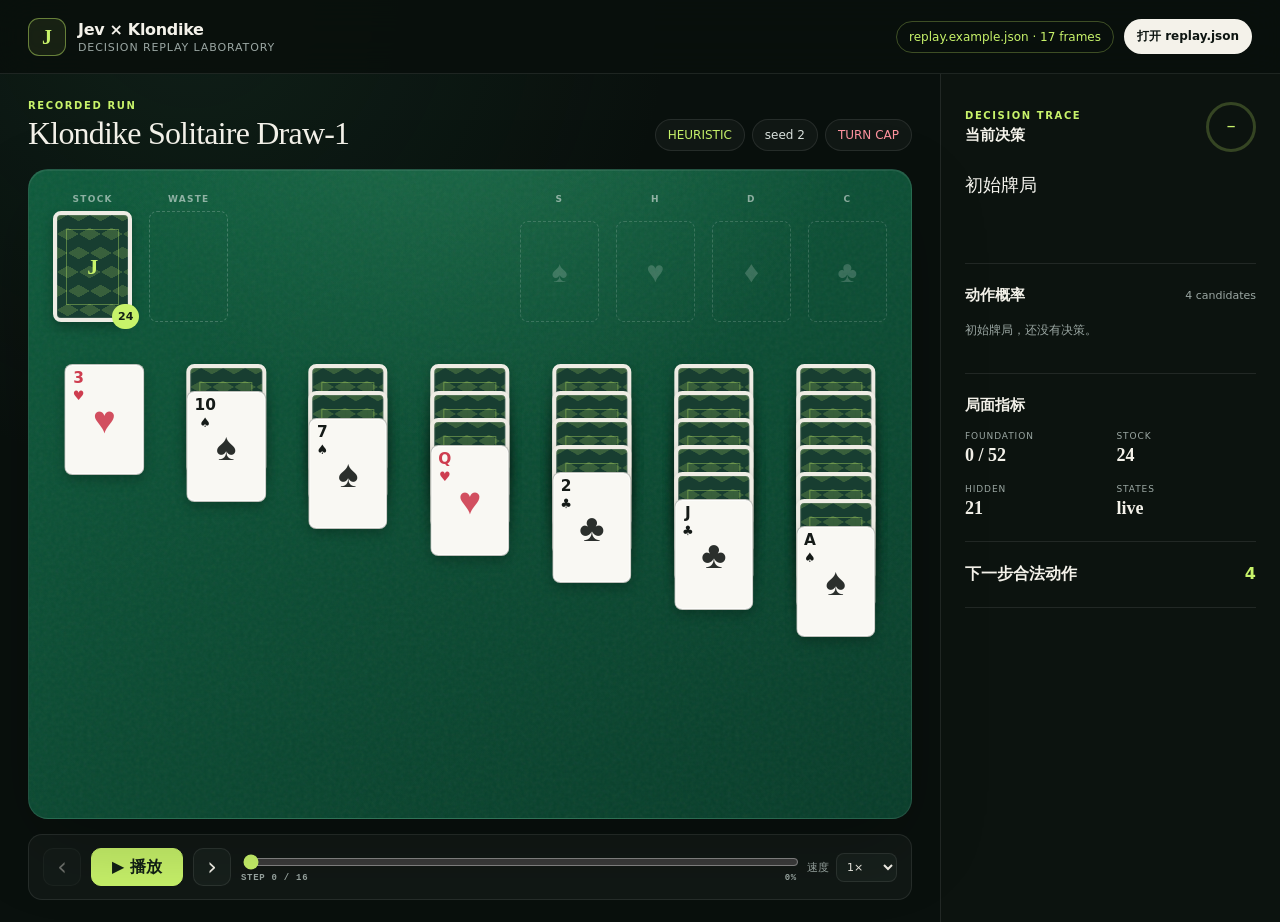
==== web/index.html @ 8a6ec571 "Build Klondike engine and replay viewer" ====
<!doctype html>
<html lang="zh-CN">
  <head>
    <meta charset="utf-8" />
    <meta name="viewport" content="width=device-width, initial-scale=1" />
    <meta name="color-scheme" content="dark" />
    <title>Jev × Klondike Replay</title>
    <link rel="stylesheet" href="styles.css" />
  </head>
  <body>
    <header class="topbar">
      <a class="brand" href="#" aria-label="Jev Klondike replay home">
        <span class="brand-mark">J</span>
        <span>
          <strong>Jev × Klondike</strong>
          <small>Decision replay laboratory</small>
        </span>
      </a>
      <div class="top-actions">
        <span id="load-status" class="status-pill">等待 replay</span>
        <label class="file-button" for="replay-file">打开 replay.json</label>
        <input id="replay-file" type="file" accept="application/json,.json" />
      </div>
    </header>

    <main class="app-shell">
      <section class="table-shell" aria-label="Klondike table">
        <div class="table-header">
          <div>
            <p class="eyebrow">Recorded run</p>
            <h1 id="run-title">Klondike Draw‑1</h1>
          </div>
          <div class="run-badges">
            <span id="agent-badge" class="badge badge-agent">—</span>
            <span id="seed-badge" class="badge">seed —</span>
            <span id="result-badge" class="badge">—</span>
          </div>
        </div>

        <div class="felt">
          <div class="top-piles">
            <div class="pile-group draw-piles">
              <div class="pile-wrap">
                <span class="pile-label">STOCK</span>
                <div id="stock" class="card-slot"></div>
              </div>
              <div class="pile-wrap">
                <span class="pile-label">WASTE</span>
                <div id="waste" class="card-slot"></div>
              </div>
            </div>
            <div id="foundations" class="pile-group foundations" aria-label="Foundations"></div>
          </div>

          <div id="tableau" class="tableau" aria-label="Tableau"></div>
          <div class="felt-grain" aria-hidden="true"></div>
        </div>

        <div class="transport" aria-label="Replay controls">
          <button id="previous" class="icon-button" type="button" aria-label="Previous step" disabled>‹</button>
          <button id="play" class="play-button" type="button" disabled>▶ <span>播放</span></button>
          <button id="next" class="icon-button" type="button" aria-label="Next step" disabled>›</button>
          <div class="timeline-wrap">
            <input id="timeline" type="range" min="0" max="0" value="0" aria-label="Replay timeline" />
            <div class="timeline-meta">
              <span id="step-label">STEP 0 / 0</span>
              <span id="progress-label">0%</span>
            </div>
          </div>
          <label class="speed-control">
            <span>速度</span>
            <select id="speed">
              <option value="1600">0.5×</option>
              <option value="800" selected>1×</option>
              <option value="400">2×</option>
              <option value="200">4×</option>
            </select>
          </label>
        </div>
      </section>

      <aside class="inspector" aria-label="Decision inspector">
        <section class="inspector-section decision-card">
          <div class="section-heading">
            <div>
              <p class="eyebrow">Decision trace</p>
              <h2>当前决策</h2>
            </div>
            <span id="confidence-ring" class="confidence-ring">—</span>
          </div>
          <p id="action" class="action-text">载入 replay 后显示动作</p>
          <div id="event-chips" class="event-chips"></div>
        </section>

        <section class="inspector-section">
          <div class="section-heading compact">
            <h2>动作概率</h2>
            <span id="candidate-count" class="muted">0 candidates</span>
          </div>
          <div id="probabilities" class="probability-list">
            <p class="empty-copy">Jev 的概率分布会显示在这里。</p>
          </div>
        </section>

        <section class="inspector-section metrics-section">
          <div class="section-heading compact">
            <h2>局面指标</h2>
          </div>
          <dl class="metrics-grid">
            <div><dt>Foundation</dt><dd id="foundation-metric">0 / 52</dd></div>
            <div><dt>Stock</dt><dd id="stock-metric">0</dd></div>
            <div><dt>Hidden</dt><dd id="hidden-metric">0</dd></div>
            <div><dt>States</dt><dd id="states-metric">—</dd></div>
          </dl>
        </section>

        <section class="inspector-section legal-section">
          <button id="legal-toggle" class="legal-toggle" type="button" aria-expanded="false">
            <span>下一步合法动作</span><span id="legal-count">0</span>
          </button>
          <ol id="legal-actions" class="legal-actions" hidden></ol>
        </section>
      </aside>
    </main>

    <div id="drop-overlay" class="drop-overlay" hidden>
      <div><strong>释放文件</strong><span>载入 replay.json</span></div>
    </div>

    <script src="app.js" defer></script>
  </body>
</html>
---- web/styles.css ----
:root {
  --ink: #f4f2ea;
  --muted: #9ba7a3;
  --panel: #111815;
  --panel-2: #17201c;
  --line: rgba(255, 255, 255, 0.09);
  --felt: #0d5a3b;
  --felt-deep: #073c29;
  --lime: #c8f36a;
  --gold: #f4c76b;
  --red: #ce3d4f;
  --black-card: #17201c;
  --card-w: clamp(58px, 6.2vw, 88px);
  --card-h: calc(var(--card-w) * 1.4);
  font-family: Inter, ui-sans-serif, system-ui, -apple-system, BlinkMacSystemFont, "Segoe UI", sans-serif;
  color: var(--ink);
  background: #09100d;
}

* { box-sizing: border-box; }

body {
  margin: 0;
  min-width: 320px;
  min-height: 100vh;
  background:
    radial-gradient(circle at 15% 0%, rgba(37, 92, 66, 0.2), transparent 30rem),
    #09100d;
}

button, input, select { font: inherit; }
button, label, select, input[type="range"] { cursor: pointer; }

.topbar {
  height: 74px;
  display: flex;
  align-items: center;
  justify-content: space-between;
  padding: 0 28px;
  border-bottom: 1px solid var(--line);
  background: rgba(9, 16, 13, 0.92);
  backdrop-filter: blur(18px);
  position: sticky;
  top: 0;
  z-index: 20;
}

.brand {
  display: flex;
  align-items: center;
  gap: 12px;
  color: inherit;
  text-decoration: none;
}

.brand-mark {
  width: 38px;
  height: 38px;
  display: grid;
  place-items: center;
  border: 1px solid rgba(200, 243, 106, 0.45);
  border-radius: 11px;
  color: var(--lime);
  background: rgba(200, 243, 106, 0.08);
  font: 700 20px/1 Georgia, serif;
}

.brand strong, .brand small { display: block; }
.brand strong { letter-spacing: -0.02em; }
.brand small { color: var(--muted); font-size: 11px; margin-top: 2px; letter-spacing: 0.08em; text-transform: uppercase; }
.top-actions { display: flex; align-items: center; gap: 10px; }
.status-pill, .file-button, .badge {
  border: 1px solid var(--line);
  border-radius: 999px;
  padding: 8px 12px;
  font-size: 12px;
}
.status-pill { color: var(--muted); }
.status-pill.ready { color: var(--lime); border-color: rgba(200, 243, 106, 0.28); }
.file-button { background: var(--ink); color: #0d1511; font-weight: 700; }
#replay-file { display: none; }

.app-shell {
  display: grid;
  grid-template-columns: minmax(680px, 1fr) 340px;
  max-width: 1600px;
  min-height: calc(100vh - 74px);
  margin: 0 auto;
}

.table-shell { padding: 26px 28px 22px; min-width: 0; }
.table-header { display: flex; align-items: end; justify-content: space-between; gap: 20px; margin-bottom: 18px; }
.eyebrow { color: var(--lime); margin: 0 0 5px; font-size: 10px; font-weight: 800; letter-spacing: 0.16em; text-transform: uppercase; }
h1, h2, p { margin-top: 0; }
h1 { margin-bottom: 0; font: 500 clamp(23px, 2.5vw, 34px)/1.1 Georgia, serif; letter-spacing: -0.025em; }
h2 { margin-bottom: 0; font-size: 15px; }
.run-badges { display: flex; flex-wrap: wrap; justify-content: flex-end; gap: 7px; }
.badge { color: #dbe3df; background: rgba(255, 255, 255, 0.035); }
.badge-agent { color: var(--lime); }
.badge.win { color: var(--lime); }
.badge.loss { color: #ff939f; }

.felt {
  min-height: 650px;
  padding: 24px;
  position: relative;
  overflow: hidden;
  border: 1px solid rgba(255, 255, 255, 0.11);
  border-radius: 20px;
  background:
    radial-gradient(circle at 50% -20%, rgba(93, 193, 135, 0.2), transparent 45%),
    linear-gradient(155deg, var(--felt), var(--felt-deep));
  box-shadow: inset 0 1px 0 rgba(255,255,255,.08), 0 28px 80px rgba(0,0,0,.2);
}

.felt-grain {
  position: absolute;
  inset: 0;
  opacity: 0.08;
  pointer-events: none;
  background-image: url("data:image/svg+xml,%3Csvg viewBox='0 0 180 180' xmlns='http://www.w3.org/2000/svg'%3E%3Cfilter id='n'%3E%3CfeTurbulence type='fractalNoise' baseFrequency='.9' numOctaves='3' stitchTiles='stitch'/%3E%3C/filter%3E%3Crect width='100%25' height='100%25' filter='url(%23n)' opacity='.8'/%3E%3C/svg%3E");
}

.top-piles { display: flex; justify-content: space-between; position: relative; z-index: 2; }
.pile-group { display: flex; gap: clamp(8px, 1.3vw, 18px); }
.pile-wrap { position: relative; }
.pile-label { display: block; margin-bottom: 7px; color: rgba(255,255,255,.52); font-size: 9px; font-weight: 800; letter-spacing: .14em; text-align: center; }
.card-slot { width: var(--card-w); height: var(--card-h); position: relative; }
.foundations .pile-wrap::after {
  content: attr(data-suit);
  position: absolute;
  inset: 27px 0 0;
  display: grid;
  place-items: center;
  color: rgba(255,255,255,.18);
  font: 30px Georgia, serif;
  border: 1px dashed rgba(255,255,255,.16);
  border-radius: 8px;
}
.foundations .pile-wrap:has(.card)::after { display: none; }
.foundations .empty-slot { visibility: hidden; }

.tableau {
  display: grid;
  grid-template-columns: repeat(7, minmax(0, 1fr));
  gap: clamp(7px, 1.5vw, 22px);
  margin-top: 42px;
  position: relative;
  z-index: 3;
}
.tableau-column { min-width: 0; min-height: 380px; position: relative; }

.card {
  width: var(--card-w);
  height: var(--card-h);
  border-radius: 8px;
  position: relative;
  overflow: hidden;
  color: #151a17;
  background: #f9f8f3;
  border: 1px solid rgba(16, 28, 21, 0.25);
  box-shadow: 0 5px 12px rgba(0,0,0,.22), inset 0 0 0 1px rgba(255,255,255,.7);
  user-select: none;
}
.card.red { color: var(--red); }
.card-corner { position: absolute; top: 7px; left: 7px; display: flex; flex-direction: column; align-items: center; font-weight: 800; font-size: clamp(12px, 1.2vw, 17px); line-height: .9; }
.card-corner .suit { font-size: .85em; margin-top: 4px; }
.card-center { position: absolute; inset: 0; display: grid; place-items: center; font: clamp(24px, 3vw, 41px)/1 Georgia, serif; opacity: .9; }
.card.back {
  border: 4px solid #eeece4;
  background-color: #183e31;
  background-image:
    linear-gradient(30deg, rgba(200,243,106,.19) 12%, transparent 12.5%, transparent 87%, rgba(200,243,106,.19) 87.5%),
    linear-gradient(150deg, rgba(200,243,106,.19) 12%, transparent 12.5%, transparent 87%, rgba(200,243,106,.19) 87.5%),
    linear-gradient(30deg, rgba(200,243,106,.19) 12%, transparent 12.5%, transparent 87%, rgba(200,243,106,.19) 87.5%),
    linear-gradient(150deg, rgba(200,243,106,.19) 12%, transparent 12.5%, transparent 87%, rgba(200,243,106,.19) 87.5%);
  background-size: 22px 38px;
  background-position: 0 0, 0 0, 11px 19px, 11px 19px;
  box-shadow: 0 5px 12px rgba(0,0,0,.28), inset 0 0 0 1px rgba(255,255,255,.12);
}
.card.back::after { content: "J"; position: absolute; inset: 13%; display: grid; place-items: center; border: 1px solid rgba(200,243,106,.36); color: var(--lime); font: 700 22px Georgia,serif; }
.stock-count { position: absolute; right: -7px; bottom: -7px; min-width: 25px; height: 25px; display: grid; place-items: center; padding: 0 6px; border-radius: 999px; background: var(--lime); color: #122016; font-size: 11px; font-weight: 900; z-index: 4; }
.tableau-card { position: absolute; left: 50%; top: calc(var(--i) * 27px); transform: translateX(-50%); }
.tableau-card.back + .tableau-card { }
.card.enter:not(.tableau-card) { animation: card-in .24s ease-out both; }
.tableau-card.enter { animation: deal-in .24s ease-out both; }
@keyframes card-in { from { transform: translateY(-5px); } to { transform: translateY(0); } }
@keyframes deal-in { from { transform: translate(-50%, -5px); } to { transform: translate(-50%, 0); } }
.empty-slot { width: var(--card-w); height: var(--card-h); margin: 0 auto; border: 1px dashed rgba(255,255,255,.2); border-radius: 8px; }

.transport {
  display: flex;
  align-items: center;
  gap: 10px;
  margin-top: 15px;
  padding: 13px 14px;
  border: 1px solid var(--line);
  border-radius: 14px;
  background: var(--panel);
}
.icon-button, .play-button {
  height: 38px;
  border: 1px solid var(--line);
  color: var(--ink);
  background: var(--panel-2);
  border-radius: 10px;
}
.icon-button { width: 38px; font-size: 24px; line-height: 1; }
.play-button { min-width: 92px; padding: 0 15px; color: #122016; background: var(--lime); border-color: var(--lime); font-weight: 800; }
button:disabled { cursor: not-allowed; opacity: .38; }
.timeline-wrap { flex: 1; min-width: 100px; }
#timeline { width: 100%; accent-color: var(--lime); }
.timeline-meta { display: flex; justify-content: space-between; color: var(--muted); font: 700 9px/1 monospace; letter-spacing: .08em; }
.speed-control { display: flex; align-items: center; gap: 7px; color: var(--muted); font-size: 11px; }
.speed-control select { color: var(--ink); border: 1px solid var(--line); border-radius: 8px; padding: 6px; background: var(--panel-2); }

.inspector {
  border-left: 1px solid var(--line);
  background: rgba(13, 20, 17, .7);
  padding: 28px 24px;
}
.inspector-section { padding: 22px 0; border-bottom: 1px solid var(--line); }
.inspector-section:first-child { padding-top: 0; }
.section-heading { display: flex; align-items: center; justify-content: space-between; gap: 14px; }
.section-heading.compact { margin-bottom: 16px; }
.confidence-ring {
  width: 50px;
  height: 50px;
  flex: 0 0 auto;
  display: grid;
  place-items: center;
  border-radius: 50%;
  border: 3px solid rgba(200,243,106,.22);
  color: var(--lime);
  font: 800 12px/1 monospace;
}
.action-text { min-height: 55px; margin: 20px 0 14px; color: #f6f5ef; font: 500 18px/1.45 Georgia, serif; }
.event-chips { display: flex; flex-wrap: wrap; gap: 6px; }
.event-chip { padding: 6px 9px; border-radius: 6px; color: var(--gold); background: rgba(244,199,107,.09); font-size: 10px; font-weight: 800; letter-spacing: .03em; }
.muted, .empty-copy { color: var(--muted); }
.muted { font-size: 11px; }
.empty-copy { font-size: 12px; line-height: 1.5; }
.probability-list { display: grid; gap: 12px; }
.probability-row { display: grid; grid-template-columns: 1fr auto; gap: 5px 10px; }
.probability-name { white-space: nowrap; overflow: hidden; text-overflow: ellipsis; font-size: 11px; }
.probability-value { color: var(--lime); font: 700 10px monospace; }
.probability-track { grid-column: 1 / -1; height: 3px; overflow: hidden; border-radius: 4px; background: rgba(255,255,255,.08); }
.probability-fill { height: 100%; width: var(--p); background: linear-gradient(90deg, #6ca56c, var(--lime)); }

.metrics-grid { display: grid; grid-template-columns: 1fr 1fr; gap: 18px 12px; margin: 0; }
.metrics-grid div { min-width: 0; }
.metrics-grid dt { color: var(--muted); font-size: 9px; letter-spacing: .1em; text-transform: uppercase; }
.metrics-grid dd { margin: 4px 0 0; font: 600 18px Georgia,serif; }
.legal-toggle { width: 100%; display: flex; justify-content: space-between; padding: 0; border: 0; color: var(--ink); background: transparent; font-weight: 700; }
.legal-toggle span:last-child { color: var(--lime); }
.legal-actions { max-height: 230px; overflow: auto; margin: 15px 0 0; padding-left: 25px; color: var(--muted); font-size: 11px; line-height: 1.5; }
.legal-actions li { padding: 4px 0; }

.drop-overlay { position: fixed; inset: 0; z-index: 99; place-items: center; background: rgba(5,12,9,.88); backdrop-filter: blur(10px); }
.drop-overlay:not([hidden]) { display: grid; }
.drop-overlay div { width: min(380px, 80vw); padding: 50px; border: 2px dashed rgba(200,243,106,.55); border-radius: 20px; text-align: center; }
.drop-overlay strong, .drop-overlay span { display: block; }
.drop-overlay strong { color: var(--lime); font: 500 28px Georgia,serif; }
.drop-overlay span { margin-top: 8px; color: var(--muted); }

@media (max-width: 1050px) {
  .app-shell { grid-template-columns: 1fr; }
  .inspector { border-left: 0; border-top: 1px solid var(--line); display: grid; grid-template-columns: 1fr 1fr; gap: 0 24px; }
  .felt { min-height: 600px; }
}

@media (max-width: 720px) {
  :root { --card-w: clamp(39px, 11vw, 68px); }
  .topbar { height: auto; padding: 13px 15px; }
  .status-pill { display: none; }
  .file-button { font-size: 10px; }
  .app-shell { min-height: calc(100vh - 65px); }
  .table-shell { padding: 18px 12px; }
  .table-header { align-items: start; flex-direction: column; }
  .run-badges { justify-content: flex-start; }
  .felt { padding: 13px; min-height: 500px; border-radius: 14px; }
  .tableau { gap: 3px; margin-top: 28px; }
  .tableau-card { top: calc(var(--i) * 20px); }
  .transport { flex-wrap: wrap; }
  .timeline-wrap { order: 3; flex-basis: 100%; }
  .speed-control { margin-left: auto; }
  .inspector { display: block; padding: 24px 18px; }
}
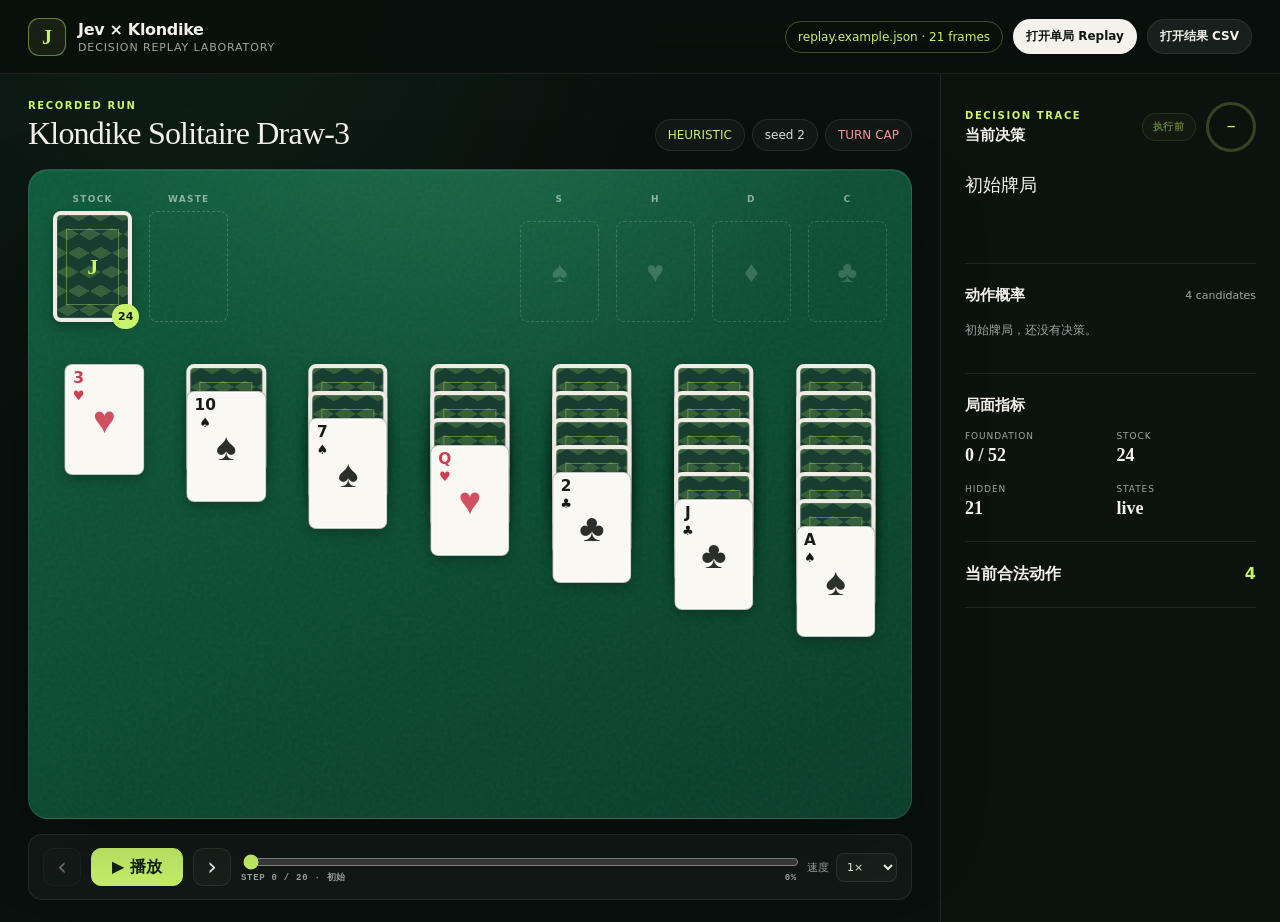
==== commit 812dc2c6: "Expand benchmark protocol and replay tooling" ====
--- a/web/index.html
+++ b/web/index.html
@@ -5,7 +5,7 @@
     <meta name="viewport" content="width=device-width, initial-scale=1" />
     <meta name="color-scheme" content="dark" />
     <title>Jev × Klondike Replay</title>
-    <link rel="stylesheet" href="styles.css" />
+    <link rel="stylesheet" href="styles.css?v=public-review" />
   </head>
   <body>
     <header class="topbar">
@@ -18,8 +18,10 @@
       </a>
       <div class="top-actions">
         <span id="load-status" class="status-pill">等待 replay</span>
-        <label class="file-button" for="replay-file">打开 replay.json</label>
+        <label class="file-button" for="replay-file">打开单局 Replay</label>
         <input id="replay-file" type="file" accept="application/json,.json" />
+        <label class="file-button file-button-secondary" for="summary-file">打开结果 CSV</label>
+        <input id="summary-file" type="file" accept="text/csv,.csv" />
       </div>
     </header>
 
@@ -86,7 +88,10 @@
               <p class="eyebrow">Decision trace</p>
               <h2>当前决策</h2>
             </div>
-            <span id="confidence-ring" class="confidence-ring">—</span>
+            <div class="decision-status">
+              <button id="state-phase" class="phase-button" type="button" aria-pressed="false" disabled>执行前</button>
+              <span id="confidence-ring" class="confidence-ring">—</span>
+            </div>
           </div>
           <p id="action" class="action-text">载入 replay 后显示动作</p>
           <div id="event-chips" class="event-chips"></div>
@@ -116,17 +121,41 @@
 
         <section class="inspector-section legal-section">
           <button id="legal-toggle" class="legal-toggle" type="button" aria-expanded="false">
-            <span>下一步合法动作</span><span id="legal-count">0</span>
+            <span>当前合法动作</span><span id="legal-count">0</span>
           </button>
           <ol id="legal-actions" class="legal-actions" hidden></ol>
         </section>
       </aside>
     </main>
 
+    <main id="summary-panel" class="summary-panel" hidden aria-label="Benchmark summary">
+      <div class="summary-header">
+        <div>
+          <p class="eyebrow">Benchmark report</p>
+          <h1>Agent 对比结果</h1>
+          <p id="summary-description" class="summary-description">支持 benchmark 生成的 summary.csv 和 runs.csv。</p>
+        </div>
+        <button id="back-to-replay" class="file-button file-button-secondary" type="button">返回 Replay</button>
+      </div>
+      <div id="summary-cards" class="summary-cards"></div>
+      <section class="summary-table-shell" aria-label="Summary metrics table">
+        <div class="section-heading compact">
+          <h2>完整指标</h2>
+          <span id="summary-row-count" class="muted">0 agents</span>
+        </div>
+        <div class="summary-table-wrap">
+          <table id="summary-table" class="summary-table">
+            <thead></thead>
+            <tbody></tbody>
+          </table>
+        </div>
+      </section>
+    </main>
+
     <div id="drop-overlay" class="drop-overlay" hidden>
-      <div><strong>释放文件</strong><span>载入 replay.json</span></div>
+      <div><strong>释放文件</strong><span>支持 replay.json、summary.csv 或 runs.csv</span></div>
     </div>
 
-    <script src="app.js" defer></script>
+    <script src="app.js?v=public-review" defer></script>
   </body>
 </html>
--- a/web/styles.css
+++ b/web/styles.css
@@ -18,6 +18,7 @@
 }
 
 * { box-sizing: border-box; }
+[hidden] { display: none !important; }
 
 body {
   margin: 0;
@@ -78,7 +79,9 @@
 .status-pill { color: var(--muted); }
 .status-pill.ready { color: var(--lime); border-color: rgba(200, 243, 106, 0.28); }
 .file-button { background: var(--ink); color: #0d1511; font-weight: 700; }
+.file-button-secondary { color: var(--ink); background: var(--panel-2); }
 #replay-file { display: none; }
+#summary-file { display: none; }
 
 .app-shell {
   display: grid;
@@ -180,12 +183,11 @@
 }
 .card.back::after { content: "J"; position: absolute; inset: 13%; display: grid; place-items: center; border: 1px solid rgba(200,243,106,.36); color: var(--lime); font: 700 22px Georgia,serif; }
 .stock-count { position: absolute; right: -7px; bottom: -7px; min-width: 25px; height: 25px; display: grid; place-items: center; padding: 0 6px; border-radius: 999px; background: var(--lime); color: #122016; font-size: 11px; font-weight: 900; z-index: 4; }
+.waste-fan-slot { width: calc(var(--card-w) + 42px); }
+.waste-fan-card { position: absolute; left: calc(var(--fan-index) * 21px); top: 0; }
+.waste-fan-card.playable-card { box-shadow: 0 5px 12px rgba(0,0,0,.22), 0 0 0 2px rgba(200,243,106,.34); }
 .tableau-card { position: absolute; left: 50%; top: calc(var(--i) * 27px); transform: translateX(-50%); }
 .tableau-card.back + .tableau-card { }
-.card.enter:not(.tableau-card) { animation: card-in .24s ease-out both; }
-.tableau-card.enter { animation: deal-in .24s ease-out both; }
-@keyframes card-in { from { transform: translateY(-5px); } to { transform: translateY(0); } }
-@keyframes deal-in { from { transform: translate(-50%, -5px); } to { transform: translate(-50%, 0); } }
 .empty-slot { width: var(--card-w); height: var(--card-h); margin: 0 auto; border: 1px dashed rgba(255,255,255,.2); border-radius: 8px; }
 
 .transport {
@@ -256,12 +258,72 @@
 .legal-actions { max-height: 230px; overflow: auto; margin: 15px 0 0; padding-left: 25px; color: var(--muted); font-size: 11px; line-height: 1.5; }
 .legal-actions li { padding: 4px 0; }
 
+.summary-panel {
+  max-width: 1600px;
+  min-height: calc(100vh - 74px);
+  margin: 0 auto;
+  padding: 42px 38px 64px;
+}
+.summary-header {
+  display: flex;
+  align-items: end;
+  justify-content: space-between;
+  gap: 24px;
+  margin-bottom: 30px;
+}
+.summary-description { margin: 12px 0 0; color: var(--muted); }
+.summary-cards {
+  display: grid;
+  grid-template-columns: repeat(auto-fit, minmax(250px, 1fr));
+  gap: 16px;
+  margin-bottom: 28px;
+}
+.summary-agent-card, .summary-table-shell {
+  border: 1px solid var(--line);
+  border-radius: 18px;
+  background: linear-gradient(145deg, rgba(23,32,28,.95), rgba(13,20,17,.88));
+  box-shadow: 0 18px 50px rgba(0,0,0,.14);
+}
+.summary-agent-card { padding: 20px; }
+.summary-agent-heading { display: flex; align-items: center; justify-content: space-between; gap: 12px; }
+.summary-agent-heading h2 { color: var(--lime); letter-spacing: .08em; }
+.summary-result { color: var(--muted); font: 700 11px monospace; }
+.summary-result.positive { color: var(--lime); }
+.summary-win-bar { height: 7px; margin: 18px 0 20px; overflow: hidden; border-radius: 99px; background: rgba(255,255,255,.08); }
+.summary-win-bar div { height: 100%; border-radius: inherit; background: linear-gradient(90deg, #6ca56c, var(--lime)); }
+.summary-metrics-grid { display: grid; grid-template-columns: 1fr 1fr; gap: 16px 12px; }
+.summary-metric-label { display: block; color: var(--muted); font-size: 10px; letter-spacing: .07em; text-transform: uppercase; }
+.summary-metric strong { display: block; margin-top: 4px; color: var(--ink); font: 600 17px Georgia, serif; }
+.summary-table-shell { padding: 24px; overflow: hidden; }
+.summary-table-wrap { overflow-x: auto; }
+.summary-table { width: 100%; min-width: 900px; border-collapse: collapse; }
+.summary-table th, .summary-table td { padding: 13px 12px; border-bottom: 1px solid var(--line); text-align: right; white-space: nowrap; }
+.summary-table th { color: var(--muted); font-size: 10px; letter-spacing: .08em; text-transform: uppercase; }
+.summary-table th:first-child, .summary-table td:first-child { text-align: left; }
+.summary-table td { color: #dce5e0; font: 500 12px monospace; }
+.summary-table tbody tr:last-child td { border-bottom: 0; }
+.summary-table tbody tr:hover { background: rgba(200,243,106,.04); }
+
 .drop-overlay { position: fixed; inset: 0; z-index: 99; place-items: center; background: rgba(5,12,9,.88); backdrop-filter: blur(10px); }
 .drop-overlay:not([hidden]) { display: grid; }
 .drop-overlay div { width: min(380px, 80vw); padding: 50px; border: 2px dashed rgba(200,243,106,.55); border-radius: 20px; text-align: center; }
 .drop-overlay strong, .drop-overlay span { display: block; }
 .drop-overlay strong { color: var(--lime); font: 500 28px Georgia,serif; }
 .drop-overlay span { margin-top: 8px; color: var(--muted); }
+
+.decision-status { display: flex; align-items: center; gap: 10px; }
+.phase-button {
+  border: 1px solid rgba(200,243,106,.25);
+  border-radius: 999px;
+  padding: 6px 10px;
+  background: rgba(200,243,106,.06);
+  color: var(--lime);
+  font: 700 10px monospace;
+  letter-spacing: .08em;
+  cursor: pointer;
+}
+.phase-button[aria-pressed="true"] { background: rgba(200,243,106,.16); }
+.phase-button:disabled { cursor: default; opacity: .45; }
 
 @media (max-width: 1050px) {
   .app-shell { grid-template-columns: 1fr; }
@@ -285,4 +347,7 @@
   .timeline-wrap { order: 3; flex-basis: 100%; }
   .speed-control { margin-left: auto; }
   .inspector { display: block; padding: 24px 18px; }
-}
+  .top-actions { flex-wrap: wrap; justify-content: flex-end; }
+  .summary-panel { padding: 28px 16px 48px; }
+  .summary-header { align-items: start; flex-direction: column; }
+}
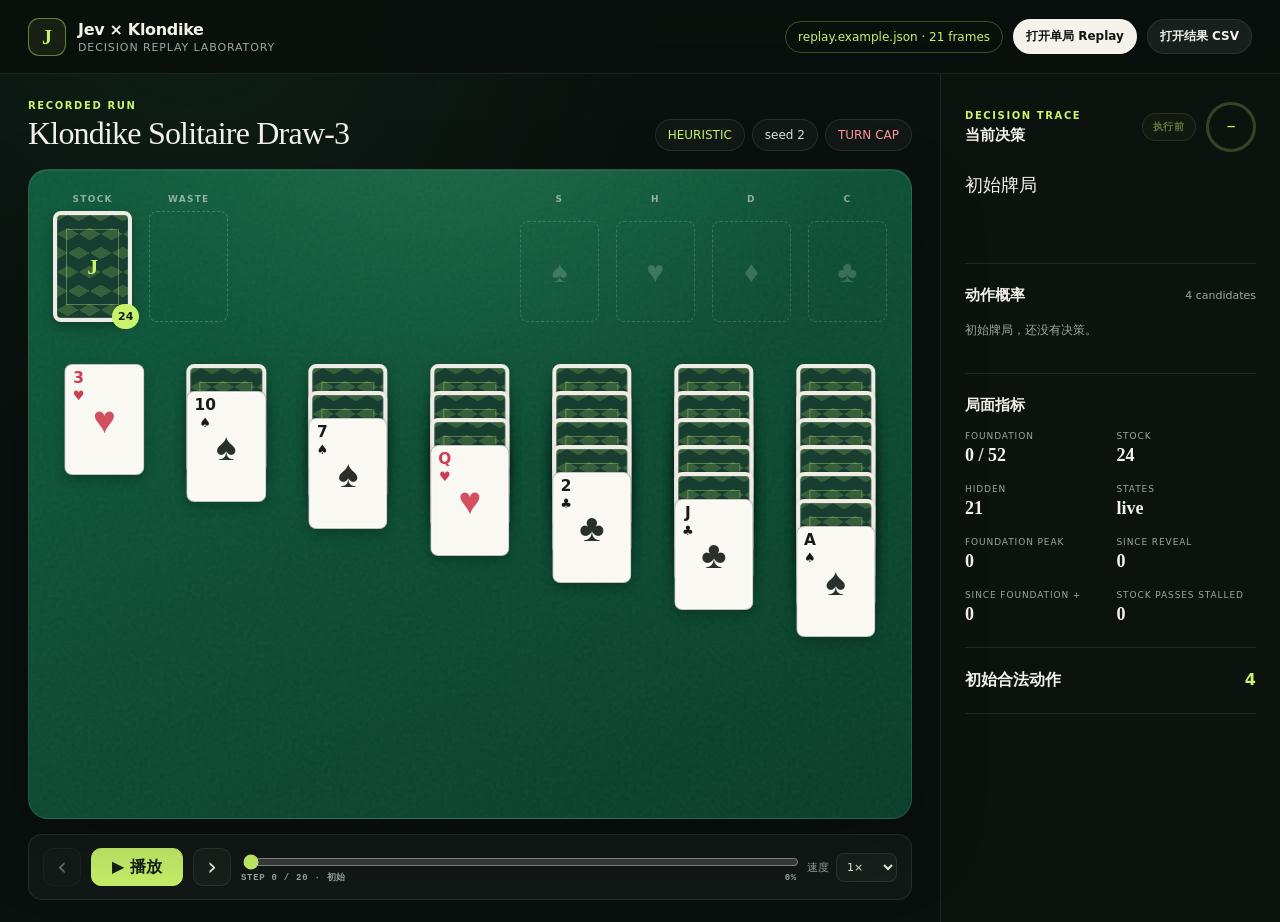
==== commit ed6243d1: "Add structured Jev benchmark conditions" ====
--- a/web/index.html
+++ b/web/index.html
@@ -95,6 +95,10 @@
           </div>
           <p id="action" class="action-text">载入 replay 后显示动作</p>
           <div id="event-chips" class="event-chips"></div>
+          <div id="termination-notice" class="termination-notice" role="status" hidden>
+            <strong id="termination-title"></strong>
+            <span id="termination-copy"></span>
+          </div>
         </section>
 
         <section class="inspector-section">
@@ -116,12 +120,16 @@
             <div><dt>Stock</dt><dd id="stock-metric">0</dd></div>
             <div><dt>Hidden</dt><dd id="hidden-metric">0</dd></div>
             <div><dt>States</dt><dd id="states-metric">—</dd></div>
+            <div><dt>Foundation peak</dt><dd id="foundation-peak-metric">0</dd></div>
+            <div><dt>Since reveal</dt><dd id="reveal-age-metric">0</dd></div>
+            <div><dt>Since foundation +</dt><dd id="foundation-age-metric">0</dd></div>
+            <div><dt>Stock passes stalled</dt><dd id="stock-pass-metric">0</dd></div>
           </dl>
         </section>
 
         <section class="inspector-section legal-section">
           <button id="legal-toggle" class="legal-toggle" type="button" aria-expanded="false">
-            <span>当前合法动作</span><span id="legal-count">0</span>
+            <span id="legal-title">当前合法动作</span><span id="legal-count">0</span>
           </button>
           <ol id="legal-actions" class="legal-actions" hidden></ol>
         </section>
--- a/web/styles.css
+++ b/web/styles.css
@@ -239,6 +239,14 @@
 .action-text { min-height: 55px; margin: 20px 0 14px; color: #f6f5ef; font: 500 18px/1.45 Georgia, serif; }
 .event-chips { display: flex; flex-wrap: wrap; gap: 6px; }
 .event-chip { padding: 6px 9px; border-radius: 6px; color: var(--gold); background: rgba(244,199,107,.09); font-size: 10px; font-weight: 800; letter-spacing: .03em; }
+.termination-notice { margin-top: 14px; padding: 12px 13px; border: 1px solid rgba(244,199,107,.28); border-radius: 10px; background: rgba(244,199,107,.08); }
+.termination-notice strong, .termination-notice span { display: block; }
+.termination-notice strong { color: var(--gold); font-size: 12px; }
+.termination-notice span { margin-top: 5px; color: #d7ded9; font-size: 11px; line-height: 1.55; }
+.termination-notice[data-reason="win"] { border-color: rgba(200,243,106,.3); background: rgba(200,243,106,.08); }
+.termination-notice[data-reason="win"] strong { color: var(--lime); }
+.termination-notice[data-reason="agent_error"] { border-color: rgba(255,147,159,.32); background: rgba(255,147,159,.08); }
+.termination-notice[data-reason="agent_error"] strong { color: #ff939f; }
 .muted, .empty-copy { color: var(--muted); }
 .muted { font-size: 11px; }
 .empty-copy { font-size: 12px; line-height: 1.5; }
